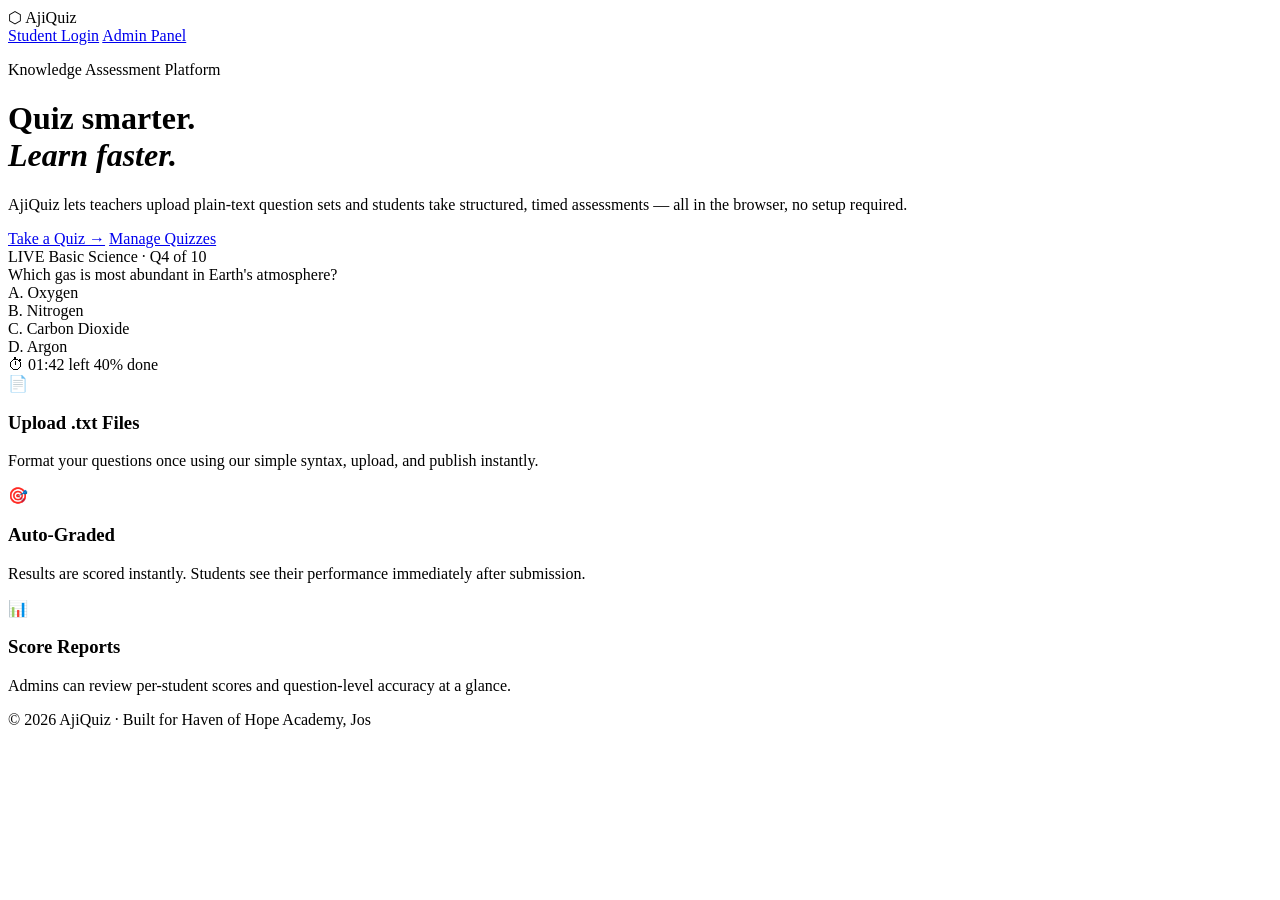
==== index.html @ d2a0721b "Add files via upload" ====
<!DOCTYPE html>
<html lang="en">
<head>
  <meta charset="UTF-8" />
  <meta name="viewport" content="width=device-width, initial-scale=1.0"/>
  <title>AjiQuiz – Learn. Test. Grow.</title>
  <link rel="stylesheet" href="css/main.css" />
  <link rel="preconnect" href="https://fonts.googleapis.com">
  <link href="https://fonts.googleapis.com/css2?family=Space+Grotesk:wght@400;500;600;700&family=Sora:wght@300;400;600&display=swap" rel="stylesheet">
</head>
<body class="page-home">

  <nav class="navbar">
    <div class="nav-brand">
      <span class="brand-icon">⬡</span>
      <span class="brand-name">AjiQuiz</span>
    </div>
    <div class="nav-links">
      <a href="pages/login.html" class="btn btn-ghost">Student Login</a>
      <a href="pages/admin.html" class="btn btn-primary">Admin Panel</a>
    </div>
  </nav>

  <main class="hero">
    <div class="hero-content">
      <p class="hero-eyebrow">Knowledge Assessment Platform</p>
      <h1 class="hero-title">Quiz smarter.<br><em>Learn faster.</em></h1>
      <p class="hero-subtitle">AjiQuiz lets teachers upload plain-text question sets and students take structured, timed assessments — all in the browser, no setup required.</p>
      <div class="hero-cta">
        <a href="pages/login.html" class="btn btn-primary btn-lg">Take a Quiz →</a>
        <a href="pages/admin.html" class="btn btn-outline btn-lg">Manage Quizzes</a>
      </div>
    </div>
    <div class="hero-visual">
      <div class="quiz-preview-card">
        <div class="qp-header">
          <span class="qp-badge">LIVE</span>
          <span class="qp-title">Basic Science · Q4 of 10</span>
        </div>
        <div class="qp-question">Which gas is most abundant in Earth's atmosphere?</div>
        <div class="qp-options">
          <div class="qp-opt">A. Oxygen</div>
          <div class="qp-opt qp-selected">B. Nitrogen</div>
          <div class="qp-opt">C. Carbon Dioxide</div>
          <div class="qp-opt">D. Argon</div>
        </div>
        <div class="qp-footer">
          <span class="qp-timer">⏱ 01:42 left</span>
          <span class="qp-progress">40% done</span>
        </div>
      </div>
    </div>
  </main>

  <section class="features">
    <div class="feature-card">
      <div class="feature-icon">📄</div>
      <h3>Upload .txt Files</h3>
      <p>Format your questions once using our simple syntax, upload, and publish instantly.</p>
    </div>
    <div class="feature-card">
      <div class="feature-icon">🎯</div>
      <h3>Auto-Graded</h3>
      <p>Results are scored instantly. Students see their performance immediately after submission.</p>
    </div>
    <div class="feature-card">
      <div class="feature-icon">📊</div>
      <h3>Score Reports</h3>
      <p>Admins can review per-student scores and question-level accuracy at a glance.</p>
    </div>
  </section>

  <footer class="footer">
    <p>© 2026 AjiQuiz · Built for Haven of Hope Academy, Jos</p>
  </footer>

  <script src="js/app.js"></script>
</body>
</html>
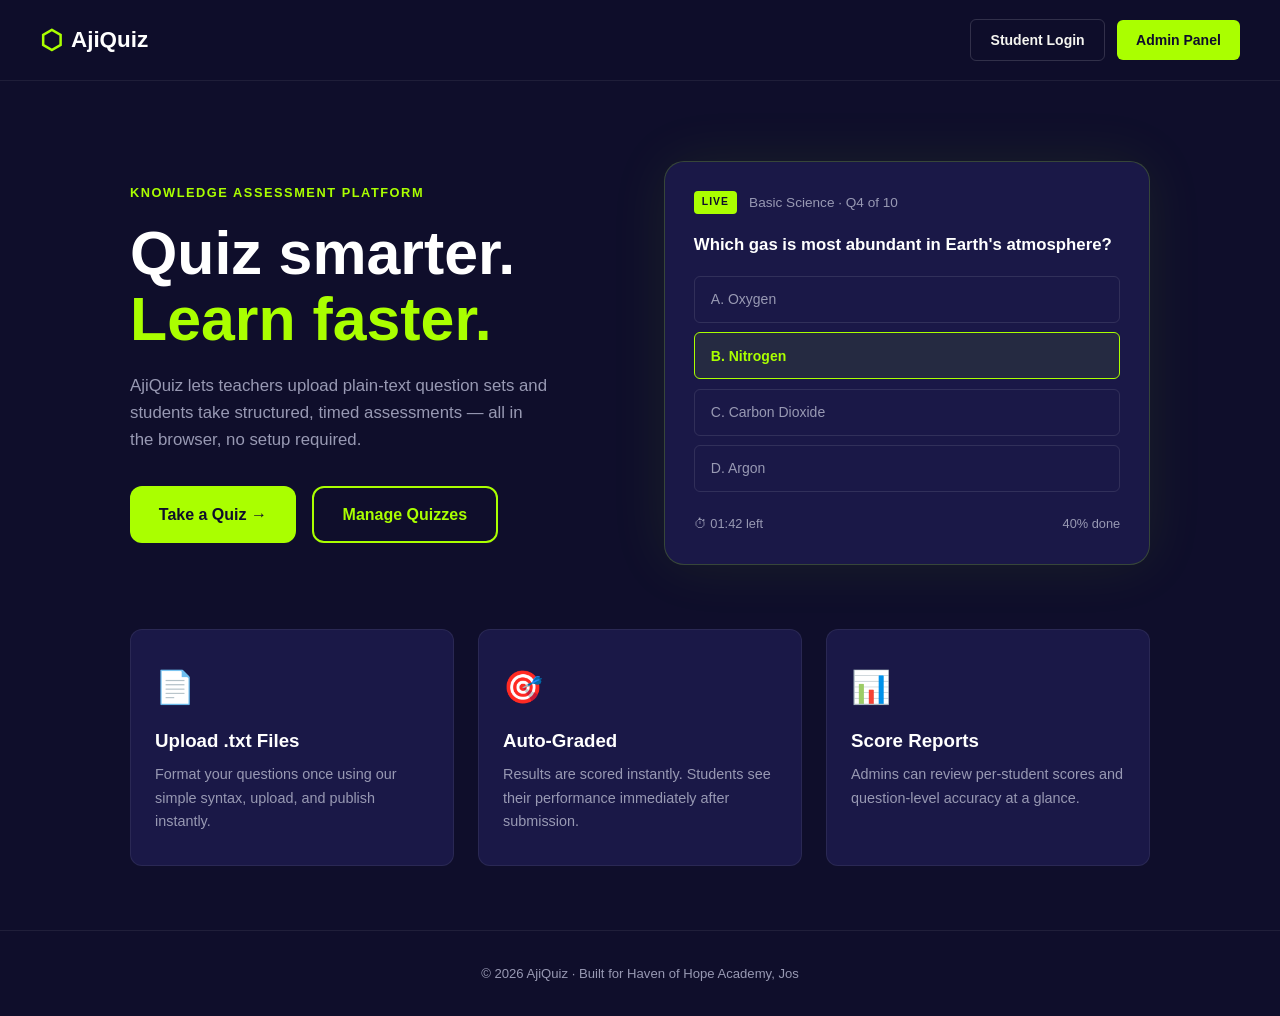
==== commit c1db3121: "Update file paths in index.html" ====
--- a/index.html
+++ b/index.html
@@ -4,7 +4,7 @@
   <meta charset="UTF-8" />
   <meta name="viewport" content="width=device-width, initial-scale=1.0"/>
   <title>AjiQuiz – Learn. Test. Grow.</title>
-  <link rel="stylesheet" href="css/main.css" />
+  <link rel="stylesheet" href="main.css" />
   <link rel="preconnect" href="https://fonts.googleapis.com">
   <link href="https://fonts.googleapis.com/css2?family=Space+Grotesk:wght@400;500;600;700&family=Sora:wght@300;400;600&display=swap" rel="stylesheet">
 </head>
@@ -16,8 +16,8 @@
       <span class="brand-name">AjiQuiz</span>
     </div>
     <div class="nav-links">
-      <a href="pages/login.html" class="btn btn-ghost">Student Login</a>
-      <a href="pages/admin.html" class="btn btn-primary">Admin Panel</a>
+      <a href="login.html" class="btn btn-ghost">Student Login</a>
+      <a href="admin.html" class="btn btn-primary">Admin Panel</a>
     </div>
   </nav>
 
@@ -27,8 +27,8 @@
       <h1 class="hero-title">Quiz smarter.<br><em>Learn faster.</em></h1>
       <p class="hero-subtitle">AjiQuiz lets teachers upload plain-text question sets and students take structured, timed assessments — all in the browser, no setup required.</p>
       <div class="hero-cta">
-        <a href="pages/login.html" class="btn btn-primary btn-lg">Take a Quiz →</a>
-        <a href="pages/admin.html" class="btn btn-outline btn-lg">Manage Quizzes</a>
+        <a href="login.html" class="btn btn-primary btn-lg">Take a Quiz →</a>
+        <a href="admin.html" class="btn btn-outline btn-lg">Manage Quizzes</a>
       </div>
     </div>
     <div class="hero-visual">
@@ -74,6 +74,6 @@
     <p>© 2026 AjiQuiz · Built for Haven of Hope Academy, Jos</p>
   </footer>
 
-  <script src="js/app.js"></script>
+  <script src="app.js"></script>
 </body>
 </html>
--- a/main.css
+++ b/main.css
@@ -0,0 +1,576 @@
+/* ============================================
+   AjiQuiz – Main Stylesheet
+   Palette: Deep Indigo | Volt Green | Chalk White | Slate
+   ============================================ */
+
+:root {
+  --indigo-900: #0F0E2B;
+  --indigo-800: #1A1847;
+  --indigo-700: #252366;
+  --indigo-500: #3B39A8;
+  --volt:        #AAFF00;
+  --volt-dim:    #88CC00;
+  --chalk:       #F5F5F0;
+  --slate-400:   #9899B3;
+  --slate-200:   #E2E2EF;
+  --white:       #FFFFFF;
+  --error:       #FF4D6A;
+  --success:     #00C896;
+
+  --font-display: 'Space Grotesk', sans-serif;
+  --font-body:    'Sora', sans-serif;
+
+  --radius-sm:  6px;
+  --radius-md:  12px;
+  --radius-lg:  20px;
+  --shadow-card: 0 4px 24px rgba(0,0,0,0.18);
+}
+
+*, *::before, *::after { box-sizing: border-box; margin: 0; padding: 0; }
+
+html { scroll-behavior: smooth; }
+
+body {
+  font-family: var(--font-body);
+  background: var(--indigo-900);
+  color: var(--chalk);
+  min-height: 100vh;
+  line-height: 1.6;
+}
+
+/* ---- Navbar ---- */
+.navbar {
+  display: flex;
+  align-items: center;
+  justify-content: space-between;
+  padding: 1.2rem 2.5rem;
+  border-bottom: 1px solid rgba(255,255,255,0.07);
+  position: sticky;
+  top: 0;
+  z-index: 100;
+  background: rgba(15,14,43,0.92);
+  backdrop-filter: blur(12px);
+}
+
+.nav-brand {
+  display: flex;
+  align-items: center;
+  gap: 0.5rem;
+  font-family: var(--font-display);
+  font-size: 1.4rem;
+  font-weight: 700;
+  color: var(--white);
+  text-decoration: none;
+}
+.brand-icon { color: var(--volt); font-size: 1.6rem; }
+.nav-links { display: flex; gap: 0.75rem; align-items: center; }
+
+/* ---- Buttons ---- */
+.btn {
+  font-family: var(--font-display);
+  font-size: 0.875rem;
+  font-weight: 600;
+  padding: 0.55rem 1.2rem;
+  border-radius: var(--radius-sm);
+  border: none;
+  cursor: pointer;
+  text-decoration: none;
+  display: inline-flex;
+  align-items: center;
+  gap: 0.4rem;
+  transition: all 0.18s ease;
+}
+.btn-primary {
+  background: var(--volt);
+  color: var(--indigo-900);
+}
+.btn-primary:hover { background: var(--volt-dim); transform: translateY(-1px); }
+.btn-ghost {
+  background: transparent;
+  color: var(--chalk);
+  border: 1px solid rgba(255,255,255,0.15);
+}
+.btn-ghost:hover { border-color: var(--volt); color: var(--volt); }
+.btn-outline {
+  background: transparent;
+  color: var(--volt);
+  border: 2px solid var(--volt);
+}
+.btn-outline:hover { background: var(--volt); color: var(--indigo-900); }
+.btn-lg { padding: 0.85rem 1.8rem; font-size: 1rem; border-radius: var(--radius-md); }
+.btn-danger { background: var(--error); color: white; }
+.btn-danger:hover { opacity: 0.85; }
+.btn-secondary { background: var(--indigo-700); color: var(--chalk); }
+.btn-secondary:hover { background: var(--indigo-500); }
+.btn:disabled { opacity: 0.45; cursor: not-allowed; transform: none !important; }
+.btn-block { width: 100%; justify-content: center; }
+
+/* ---- Hero ---- */
+.hero {
+  display: grid;
+  grid-template-columns: 1fr 1fr;
+  gap: 3rem;
+  align-items: center;
+  max-width: 1100px;
+  margin: 0 auto;
+  padding: 5rem 2.5rem 4rem;
+}
+.hero-eyebrow {
+  font-size: 0.8rem;
+  letter-spacing: 0.12em;
+  text-transform: uppercase;
+  color: var(--volt);
+  font-weight: 600;
+  margin-bottom: 1rem;
+}
+.hero-title {
+  font-family: var(--font-display);
+  font-size: clamp(2.5rem, 5vw, 3.8rem);
+  font-weight: 700;
+  line-height: 1.1;
+  margin-bottom: 1.25rem;
+  color: var(--white);
+}
+.hero-title em { color: var(--volt); font-style: normal; }
+.hero-subtitle { color: var(--slate-400); font-size: 1.05rem; margin-bottom: 2rem; max-width: 420px; }
+.hero-cta { display: flex; gap: 1rem; flex-wrap: wrap; }
+
+/* Quiz Preview Card */
+.quiz-preview-card {
+  background: var(--indigo-800);
+  border: 1px solid rgba(170,255,0,0.2);
+  border-radius: var(--radius-lg);
+  padding: 1.8rem;
+  box-shadow: 0 0 60px rgba(170,255,0,0.08);
+  position: relative;
+}
+.qp-header {
+  display: flex;
+  align-items: center;
+  gap: 0.75rem;
+  margin-bottom: 1.2rem;
+}
+.qp-badge {
+  background: var(--volt);
+  color: var(--indigo-900);
+  font-size: 0.65rem;
+  font-weight: 700;
+  letter-spacing: 0.1em;
+  padding: 0.2rem 0.5rem;
+  border-radius: 4px;
+  font-family: var(--font-display);
+}
+.qp-title { color: var(--slate-400); font-size: 0.85rem; }
+.qp-question {
+  font-family: var(--font-display);
+  font-size: 1.05rem;
+  font-weight: 600;
+  color: var(--white);
+  margin-bottom: 1.2rem;
+  line-height: 1.4;
+}
+.qp-options { display: flex; flex-direction: column; gap: 0.6rem; margin-bottom: 1.4rem; }
+.qp-opt {
+  padding: 0.7rem 1rem;
+  border-radius: var(--radius-sm);
+  border: 1px solid rgba(255,255,255,0.1);
+  font-size: 0.875rem;
+  color: var(--slate-400);
+  cursor: pointer;
+  transition: all 0.15s;
+}
+.qp-opt.qp-selected {
+  border-color: var(--volt);
+  background: rgba(170,255,0,0.08);
+  color: var(--volt);
+  font-weight: 600;
+}
+.qp-footer { display: flex; justify-content: space-between; font-size: 0.8rem; color: var(--slate-400); }
+
+/* ---- Features ---- */
+.features {
+  display: grid;
+  grid-template-columns: repeat(3, 1fr);
+  gap: 1.5rem;
+  max-width: 1100px;
+  margin: 0 auto 4rem;
+  padding: 0 2.5rem;
+}
+.feature-card {
+  background: var(--indigo-800);
+  border: 1px solid rgba(255,255,255,0.07);
+  border-radius: var(--radius-md);
+  padding: 2rem 1.5rem;
+}
+.feature-icon { font-size: 2rem; margin-bottom: 0.8rem; }
+.feature-card h3 { font-family: var(--font-display); font-weight: 700; margin-bottom: 0.5rem; color: var(--white); }
+.feature-card p { color: var(--slate-400); font-size: 0.9rem; }
+
+/* ---- Footer ---- */
+.footer {
+  text-align: center;
+  padding: 2rem;
+  color: var(--slate-400);
+  font-size: 0.82rem;
+  border-top: 1px solid rgba(255,255,255,0.07);
+}
+
+/* ---- Auth Pages ---- */
+.auth-page {
+  min-height: 100vh;
+  display: flex;
+  align-items: center;
+  justify-content: center;
+  padding: 2rem;
+}
+.auth-card {
+  background: var(--indigo-800);
+  border: 1px solid rgba(255,255,255,0.1);
+  border-radius: var(--radius-lg);
+  padding: 2.5rem;
+  width: 100%;
+  max-width: 420px;
+  box-shadow: var(--shadow-card);
+}
+.auth-logo {
+  text-align: center;
+  margin-bottom: 2rem;
+}
+.auth-logo .brand-icon { font-size: 2.5rem; display: block; }
+.auth-logo .brand-name { font-family: var(--font-display); font-size: 1.6rem; font-weight: 700; }
+.auth-logo p { color: var(--slate-400); font-size: 0.875rem; margin-top: 0.3rem; }
+.auth-card h2 { font-family: var(--font-display); font-size: 1.4rem; margin-bottom: 1.5rem; }
+
+/* ---- Forms ---- */
+.form-group { margin-bottom: 1.2rem; }
+.form-group label { display: block; font-size: 0.82rem; font-weight: 600; color: var(--slate-400); margin-bottom: 0.4rem; letter-spacing: 0.06em; text-transform: uppercase; }
+.form-group input,
+.form-group select,
+.form-group textarea {
+  width: 100%;
+  background: var(--indigo-900);
+  border: 1px solid rgba(255,255,255,0.12);
+  border-radius: var(--radius-sm);
+  color: var(--chalk);
+  font-family: var(--font-body);
+  font-size: 0.95rem;
+  padding: 0.75rem 1rem;
+  transition: border-color 0.2s;
+  outline: none;
+}
+.form-group input:focus,
+.form-group select:focus,
+.form-group textarea:focus {
+  border-color: var(--volt);
+}
+.form-group textarea { resize: vertical; min-height: 120px; }
+.form-hint { font-size: 0.78rem; color: var(--slate-400); margin-top: 0.3rem; }
+.form-error { color: var(--error); font-size: 0.82rem; margin-top: 0.3rem; }
+
+/* ---- Admin Layout ---- */
+.admin-layout {
+  display: flex;
+  min-height: 100vh;
+}
+.admin-sidebar {
+  width: 240px;
+  background: var(--indigo-800);
+  border-right: 1px solid rgba(255,255,255,0.07);
+  padding: 1.5rem 0;
+  flex-shrink: 0;
+  display: flex;
+  flex-direction: column;
+}
+.sidebar-brand {
+  display: flex;
+  align-items: center;
+  gap: 0.5rem;
+  font-family: var(--font-display);
+  font-size: 1.2rem;
+  font-weight: 700;
+  padding: 0 1.5rem 1.5rem;
+  border-bottom: 1px solid rgba(255,255,255,0.07);
+  margin-bottom: 1rem;
+}
+.sidebar-nav { display: flex; flex-direction: column; gap: 0.25rem; padding: 0 0.75rem; flex: 1; }
+.sidebar-nav a {
+  display: flex;
+  align-items: center;
+  gap: 0.75rem;
+  padding: 0.7rem 0.9rem;
+  border-radius: var(--radius-sm);
+  color: var(--slate-400);
+  text-decoration: none;
+  font-size: 0.875rem;
+  font-weight: 500;
+  transition: all 0.15s;
+}
+.sidebar-nav a:hover, .sidebar-nav a.active { background: var(--indigo-700); color: var(--white); }
+.sidebar-nav a.active { color: var(--volt); }
+.sidebar-footer { padding: 1rem 1.5rem; border-top: 1px solid rgba(255,255,255,0.07); }
+
+.admin-main { flex: 1; display: flex; flex-direction: column; overflow: hidden; }
+.admin-topbar {
+  display: flex;
+  align-items: center;
+  justify-content: space-between;
+  padding: 1rem 2rem;
+  border-bottom: 1px solid rgba(255,255,255,0.07);
+  background: var(--indigo-900);
+}
+.admin-topbar h1 { font-family: var(--font-display); font-size: 1.2rem; font-weight: 700; }
+.admin-content { flex: 1; padding: 2rem; overflow-y: auto; }
+
+/* ---- Cards / Panels ---- */
+.card {
+  background: var(--indigo-800);
+  border: 1px solid rgba(255,255,255,0.08);
+  border-radius: var(--radius-md);
+  padding: 1.5rem;
+  margin-bottom: 1.25rem;
+}
+.card-header {
+  display: flex;
+  align-items: center;
+  justify-content: space-between;
+  margin-bottom: 1rem;
+}
+.card-title { font-family: var(--font-display); font-weight: 700; font-size: 1rem; }
+
+/* ---- Tables ---- */
+.data-table { width: 100%; border-collapse: collapse; font-size: 0.875rem; }
+.data-table th {
+  text-align: left;
+  padding: 0.7rem 1rem;
+  color: var(--slate-400);
+  font-size: 0.75rem;
+  letter-spacing: 0.08em;
+  text-transform: uppercase;
+  border-bottom: 1px solid rgba(255,255,255,0.08);
+}
+.data-table td {
+  padding: 0.85rem 1rem;
+  border-bottom: 1px solid rgba(255,255,255,0.05);
+  color: var(--chalk);
+  vertical-align: middle;
+}
+.data-table tr:hover td { background: rgba(255,255,255,0.02); }
+.badge {
+  display: inline-flex;
+  align-items: center;
+  padding: 0.2rem 0.6rem;
+  border-radius: 999px;
+  font-size: 0.72rem;
+  font-weight: 600;
+  letter-spacing: 0.05em;
+}
+.badge-green { background: rgba(0,200,150,0.15); color: var(--success); }
+.badge-yellow { background: rgba(255,200,0,0.15); color: #FFC800; }
+.badge-red { background: rgba(255,77,106,0.15); color: var(--error); }
+.badge-blue { background: rgba(59,57,168,0.3); color: #8A8FFF; }
+
+/* ---- Upload Zone ---- */
+.upload-zone {
+  border: 2px dashed rgba(170,255,0,0.3);
+  border-radius: var(--radius-md);
+  padding: 3rem 2rem;
+  text-align: center;
+  cursor: pointer;
+  transition: all 0.2s;
+  background: rgba(170,255,0,0.03);
+}
+.upload-zone:hover, .upload-zone.drag-over {
+  border-color: var(--volt);
+  background: rgba(170,255,0,0.07);
+}
+.upload-zone .upload-icon { font-size: 2.5rem; margin-bottom: 0.75rem; }
+.upload-zone p { color: var(--slate-400); font-size: 0.9rem; }
+.upload-zone strong { color: var(--volt); }
+
+/* ---- Quiz Page ---- */
+.quiz-layout {
+  max-width: 780px;
+  margin: 0 auto;
+  padding: 2rem 1.5rem;
+}
+.quiz-header {
+  display: flex;
+  align-items: center;
+  justify-content: space-between;
+  margin-bottom: 2rem;
+  flex-wrap: wrap;
+  gap: 1rem;
+}
+.quiz-meta h2 { font-family: var(--font-display); font-size: 1.3rem; font-weight: 700; }
+.quiz-meta p { color: var(--slate-400); font-size: 0.85rem; }
+.quiz-timer {
+  background: var(--indigo-800);
+  border: 1px solid rgba(170,255,0,0.3);
+  border-radius: var(--radius-md);
+  padding: 0.6rem 1.2rem;
+  font-family: var(--font-display);
+  font-size: 1.2rem;
+  font-weight: 700;
+  color: var(--volt);
+  font-variant-numeric: tabular-nums;
+}
+.quiz-timer.warning { color: var(--error); border-color: rgba(255,77,106,0.4); }
+
+.progress-bar-wrap { margin-bottom: 2rem; }
+.progress-bar-label { display: flex; justify-content: space-between; font-size: 0.78rem; color: var(--slate-400); margin-bottom: 0.4rem; }
+.progress-bar-track { height: 6px; background: var(--indigo-800); border-radius: 99px; overflow: hidden; }
+.progress-bar-fill { height: 100%; background: var(--volt); border-radius: 99px; transition: width 0.3s ease; }
+
+.question-card {
+  background: var(--indigo-800);
+  border: 1px solid rgba(255,255,255,0.08);
+  border-radius: var(--radius-lg);
+  padding: 2rem;
+  margin-bottom: 1.5rem;
+}
+.question-number { font-size: 0.75rem; color: var(--volt); font-weight: 700; letter-spacing: 0.1em; text-transform: uppercase; margin-bottom: 0.75rem; }
+.question-text { font-family: var(--font-display); font-size: 1.1rem; font-weight: 600; line-height: 1.5; color: var(--white); margin-bottom: 1.5rem; }
+
+.options-list { display: flex; flex-direction: column; gap: 0.75rem; }
+.option-item {
+  display: flex;
+  align-items: center;
+  gap: 1rem;
+  padding: 0.9rem 1.2rem;
+  border-radius: var(--radius-md);
+  border: 1.5px solid rgba(255,255,255,0.1);
+  cursor: pointer;
+  transition: all 0.15s;
+  user-select: none;
+}
+.option-item:hover { border-color: var(--volt); background: rgba(170,255,0,0.05); }
+.option-item.selected { border-color: var(--volt); background: rgba(170,255,0,0.1); }
+.option-item.correct { border-color: var(--success); background: rgba(0,200,150,0.1); }
+.option-item.incorrect { border-color: var(--error); background: rgba(255,77,106,0.1); }
+.option-key {
+  width: 28px;
+  height: 28px;
+  border-radius: 50%;
+  background: rgba(255,255,255,0.08);
+  display: flex;
+  align-items: center;
+  justify-content: center;
+  font-family: var(--font-display);
+  font-size: 0.8rem;
+  font-weight: 700;
+  flex-shrink: 0;
+  color: var(--slate-400);
+}
+.option-item.selected .option-key { background: var(--volt); color: var(--indigo-900); }
+.option-item.correct .option-key { background: var(--success); color: var(--indigo-900); }
+.option-item.incorrect .option-key { background: var(--error); color: white; }
+.option-text { font-size: 0.92rem; }
+
+.quiz-nav { display: flex; justify-content: space-between; align-items: center; margin-top: 1.5rem; }
+
+/* ---- Results Page ---- */
+.results-card {
+  background: var(--indigo-800);
+  border-radius: var(--radius-lg);
+  padding: 2.5rem;
+  text-align: center;
+  margin-bottom: 2rem;
+}
+.score-circle {
+  width: 130px;
+  height: 130px;
+  border-radius: 50%;
+  background: conic-gradient(var(--volt) 0%, rgba(170,255,0,0.15) 0%);
+  display: flex;
+  align-items: center;
+  justify-content: center;
+  margin: 0 auto 1.5rem;
+  position: relative;
+}
+.score-inner {
+  width: 100px;
+  height: 100px;
+  border-radius: 50%;
+  background: var(--indigo-800);
+  display: flex;
+  flex-direction: column;
+  align-items: center;
+  justify-content: center;
+}
+.score-pct { font-family: var(--font-display); font-size: 1.8rem; font-weight: 700; color: var(--volt); }
+.score-label { font-size: 0.7rem; color: var(--slate-400); letter-spacing: 0.06em; }
+.results-title { font-family: var(--font-display); font-size: 1.6rem; font-weight: 700; margin-bottom: 0.5rem; }
+.results-subtitle { color: var(--slate-400); }
+.stats-row { display: flex; gap: 1rem; margin-top: 1.5rem; }
+.stat-box { flex: 1; background: var(--indigo-900); border-radius: var(--radius-sm); padding: 1rem; text-align: center; }
+.stat-val { font-family: var(--font-display); font-size: 1.4rem; font-weight: 700; color: var(--white); }
+.stat-key { font-size: 0.75rem; color: var(--slate-400); margin-top: 0.2rem; }
+
+/* ---- Modals ---- */
+.modal-overlay {
+  display: none;
+  position: fixed; inset: 0;
+  background: rgba(0,0,0,0.7);
+  z-index: 200;
+  align-items: center;
+  justify-content: center;
+  padding: 1rem;
+}
+.modal-overlay.open { display: flex; }
+.modal-box {
+  background: var(--indigo-800);
+  border: 1px solid rgba(255,255,255,0.1);
+  border-radius: var(--radius-lg);
+  padding: 2rem;
+  width: 100%;
+  max-width: 520px;
+  max-height: 90vh;
+  overflow-y: auto;
+}
+.modal-header { display: flex; justify-content: space-between; align-items: center; margin-bottom: 1.5rem; }
+.modal-header h3 { font-family: var(--font-display); font-size: 1.1rem; font-weight: 700; }
+.modal-close { background: none; border: none; color: var(--slate-400); font-size: 1.4rem; cursor: pointer; line-height: 1; }
+.modal-close:hover { color: var(--white); }
+.modal-footer { display: flex; gap: 0.75rem; justify-content: flex-end; margin-top: 1.5rem; }
+
+/* ---- Toast ---- */
+.toast-container { position: fixed; bottom: 1.5rem; right: 1.5rem; z-index: 300; display: flex; flex-direction: column; gap: 0.5rem; }
+.toast {
+  background: var(--indigo-800);
+  border-left: 4px solid var(--volt);
+  border-radius: var(--radius-sm);
+  padding: 0.85rem 1.2rem;
+  font-size: 0.875rem;
+  color: var(--chalk);
+  box-shadow: var(--shadow-card);
+  animation: slideUp 0.25s ease;
+  max-width: 320px;
+}
+.toast.error { border-left-color: var(--error); }
+.toast.success { border-left-color: var(--success); }
+@keyframes slideUp { from { opacity:0; transform: translateY(12px); } to { opacity:1; transform:none; } }
+
+/* ---- Utility ---- */
+.text-muted { color: var(--slate-400); }
+.text-volt  { color: var(--volt); }
+.text-error { color: var(--error); }
+.text-success { color: var(--success); }
+.mt-1 { margin-top: 0.5rem; } .mt-2 { margin-top: 1rem; } .mt-3 { margin-top: 1.5rem; }
+.mb-1 { margin-bottom: 0.5rem; } .mb-2 { margin-bottom: 1rem; } .mb-3 { margin-bottom: 1.5rem; }
+.flex { display: flex; } .items-center { align-items: center; } .justify-between { justify-content: space-between; }
+.gap-1 { gap: 0.5rem; } .gap-2 { gap: 1rem; }
+.hidden { display: none !important; }
+.empty-state { text-align: center; padding: 3rem 1rem; color: var(--slate-400); }
+.empty-state .empty-icon { font-size: 3rem; margin-bottom: 1rem; }
+.divider { border: none; border-top: 1px solid rgba(255,255,255,0.07); margin: 1.5rem 0; }
+
+/* ---- Responsive ---- */
+@media (max-width: 768px) {
+  .hero { grid-template-columns: 1fr; padding: 3rem 1.5rem; }
+  .hero-visual { display: none; }
+  .features { grid-template-columns: 1fr; padding: 0 1.5rem; }
+  .admin-sidebar { display: none; }
+  .navbar { padding: 1rem 1.25rem; }
+  .admin-content { padding: 1.25rem; }
+  .stats-row { flex-direction: column; }
+}
